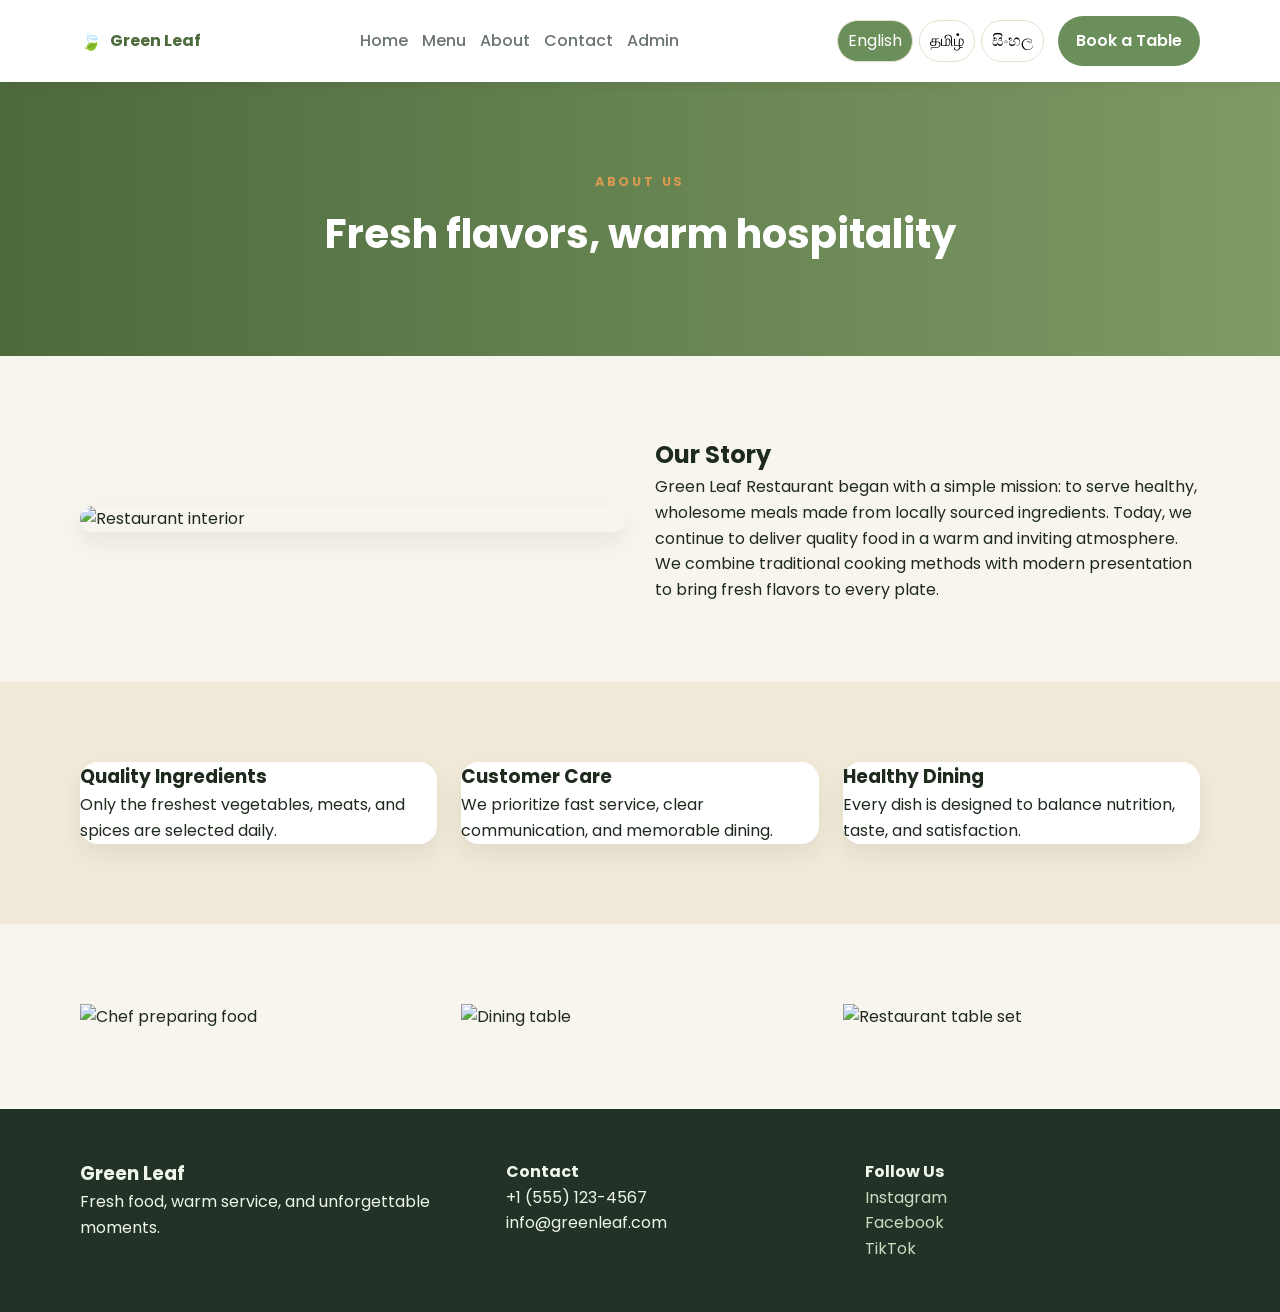
==== about.html @ 1fecd5fa "feat:project initialzation" ====
<!DOCTYPE html>
<html lang="en">
<head>
  <meta charset="UTF-8" />
  <meta name="viewport" content="width=device-width, initial-scale=1.0" />
  <title>About Green Leaf</title>
  <link rel="preconnect" href="https://fonts.googleapis.com">
  <link rel="preconnect" href="https://fonts.gstatic.com" crossorigin>
  <link href="https://fonts.googleapis.com/css2?family=Poppins:wght@400;500;600;700&display=swap" rel="stylesheet">
  <link rel="stylesheet" href="styles.css" />
</head>
<body>
  <header class="top-header">
    <div class="container nav-wrap">
      <a href="project01.html" class="logo">
        <span class="logo-icon">🍃</span>
        <span>Green Leaf</span>
      </a>
      <nav class="nav-links">
        <a href="project01.html" data-i18n="navHome">Home</a>
        <a href="menu.html" data-i18n="navMenu">Menu</a>
        <a href="about.html" data-i18n="navAbout">About</a>
        <a href="contact.html" data-i18n="navContact">Contact</a>
        <a href="admin.html" data-i18n="navAdmin">Admin</a>
      </nav>
      <div class="header-actions">
        <div class="lang-switcher">
          <button class="lang-btn active" data-lang="en">English</button>
          <button class="lang-btn" data-lang="ta">தமிழ்</button>
          <button class="lang-btn" data-lang="si">සිංහල</button>
        </div>
        <a href="contact.html" class="btn btn-primary" data-i18n="bookTable">Book a Table</a>
        <button class="menu-toggle" aria-label="Toggle menu">☰</button>
      </div>
    </div>
  </header>

  <main>
    <section class="page-hero small-hero">
      <div class="container">
        <p class="eyebrow" data-i18n="aboutPageTag">About Us</p>
        <h1 data-i18n="aboutPageHeroTitle">Fresh flavors, warm hospitality</h1>
      </div>
    </section>

    <section class="section">
      <div class="container about-story-grid">
        <div>
          <img src="https://images.unsplash.com/photo-1414235077428-338989a2e8c0?auto=format&fit=crop&w=900&q=80" alt="Restaurant interior" />
        </div>
        <div>
          <h2 data-i18n="aboutStoryHeading">Our Story</h2>
          <p data-i18n="aboutStoryText1">Green Leaf Restaurant began with a simple mission: to serve healthy, wholesome meals made from locally sourced ingredients. Today, we continue to deliver quality food in a warm and inviting atmosphere.</p>
          <p data-i18n="aboutStoryText2">We combine traditional cooking methods with modern presentation to bring fresh flavors to every plate.</p>
        </div>
      </div>
    </section>

    <section class="section section-alt">
      <div class="container values-grid">
        <div class="value-card">
          <h3 data-i18n="value1Title">Quality Ingredients</h3>
          <p data-i18n="value1Text">Only the freshest vegetables, meats, and spices are selected daily.</p>
        </div>
        <div class="value-card">
          <h3 data-i18n="value2Title">Customer Care</h3>
          <p data-i18n="value2Text">We prioritize fast service, clear communication, and memorable dining.</p>
        </div>
        <div class="value-card">
          <h3 data-i18n="value3Title">Healthy Dining</h3>
          <p data-i18n="value3Text">Every dish is designed to balance nutrition, taste, and satisfaction.</p>
        </div>
      </div>
    </section>

    <section class="section">
      <div class="container gallery-grid">
        <img src="https://images.unsplash.com/photo-1559339352-11d035aa65de?auto=format&fit=crop&w=600&q=80" alt="Chef preparing food" />
        <img src="https://images.unsplash.com/photo-1551218808-94e220e084d2?auto=format&fit=crop&w=600&q=80" alt="Dining table" />
        <img src="https://images.unsplash.com/photo-1528605248644-14dd04022da1?auto=format&fit=crop&w=600&q=80" alt="Restaurant table set" />
      </div>
    </section>
  </main>

  <footer class="footer">
    <div class="container footer-grid">
      <div>
        <h3>Green Leaf</h3>
        <p data-i18n="footerText">Fresh food, warm service, and unforgettable moments.</p>
      </div>
      <div>
        <h4 data-i18n="footerContact">Contact</h4>
        <p>+1 (555) 123-4567</p>
        <p>info@greenleaf.com</p>
      </div>
      <div>
        <h4 data-i18n="footerFollow">Follow Us</h4>
        <a href="#">Instagram</a>
        <a href="#">Facebook</a>
        <a href="#">TikTok</a>
      </div>
    </div>
  </footer>

  <script src="script.js"></script>
</body>
</html>
---- styles.css ----
:root {
  --bg: #f7f5ed;
  --surface: #fffaf2;
  --surface-2: #ffffff;
  --text: #1f2a1f;
  --muted: #6a756d;
  --primary: #6b8f5b;
  --primary-dark: #4d6a3d;
  --accent: #d89a4f;
  --border: #e7e0cc;
  --shadow: 0 10px 25px rgba(31, 42, 31, 0.08);
  --radius: 18px;
  --container: 1120px;
}

html {
  scroll-behavior: smooth;
}

* {
  box-sizing: border-box;
  margin: 0;
  padding: 0;
}

body {
  font-family: 'Poppins', sans-serif;
  color: var(--text);
  background:
    radial-gradient(circle at top, rgba(107, 143, 91, 0.08), transparent 20%),
    var(--bg);
  line-height: 1.6;
  overflow-x: hidden;
}

a {
  color: inherit;
  text-decoration: none;
}

img {
  max-width: 100%;
  display: block;
  transition: transform 0.35s ease, filter 0.35s ease;
}

button,
input,
textarea,
select {
  font: inherit;
}

@keyframes fadeUp {
  from {
    opacity: 0;
    transform: translateY(25px);
  }
  to {
    opacity: 1;
    transform: translateY(0);
  }
}

@keyframes floaty {
  0%, 100% {
    transform: translateY(0);
  }
  50% {
    transform: translateY(-6px);
  }
}

.reveal {
  opacity: 0;
  transform: translateY(25px);
  transition: opacity 0.7s ease, transform 0.7s ease;
}

.reveal.visible {
  opacity: 1;
  transform: translateY(0);
}

.container {
  width: min(1120px, 92%);
  margin: 0 auto;
}

.top-header {
  background: #fff;
  position: sticky;
  top: 0;
  z-index: 100;
  box-shadow: 0 3px 12px rgba(0,0,0,0.06);
}

.nav-wrap {
  display: flex;
  align-items: center;
  justify-content: space-between;
  gap: 18px;
  padding: 16px 0;
}

.logo {
  display: flex;
  align-items: center;
  gap: 8px;
  font-weight: 700;
  color: var(--primary-dark);
}

.logo-icon {
  font-size: 1.1rem;
}

.nav-links,
.header-actions {
  display: flex;
  align-items: center;
  gap: 14px;
}

.nav-links a {
  color: var(--muted);
  font-weight: 500;
}

.lang-switcher {
  display: flex;
  gap: 6px;
}

.lang-btn {
  border: 1px solid var(--border);
  background: #fff;
  border-radius: 999px;
  padding: 7px 10px;
  cursor: pointer;
}

.lang-btn.active {
  background: var(--primary);
  color: #fff;
}

.btn {
  display: inline-block;
  padding: 12px 18px;
  border-radius: 999px;
  font-weight: 600;
  transition: 0.2s ease;
}

.btn:hover {
  transform: translateY(-2px);
}

.btn-primary {
  background: var(--primary);
  color: #fff;
}

.btn-primary:hover {
  background: var(--primary-dark);
}

.btn-secondary {
  background: transparent;
  border: 1px solid var(--primary);
  color: var(--primary-dark);
}

.menu-toggle {
  display: none;
  background: none;
  border: none;
  font-size: 1.5rem;
}

.hero {
  background: linear-gradient(rgba(247, 245, 237, 0.8), rgba(247, 245, 237, 0.8)), url('https://images.unsplash.com/photo-1559339352-11d035aa65de?auto=format&fit=crop&w=1400&q=80') center/cover;
  padding: 90px 0;
}

.hero-grid,
.about-preview-grid,
.contact-grid,
.admin-grid,
.about-story-grid {
  display: grid;
  gap: 30px;
}

.hero-grid {
  grid-template-columns: 1.2fr 1fr;
  align-items: center;
}

.eyebrow {
  text-transform: uppercase;
  letter-spacing: 0.22em;
  color: var(--accent);
  font-size: 0.8rem;
  font-weight: 700;
}

.hero h1 {
  font-size: clamp(2.6rem, 4vw, 4rem);
  line-height: 1.1;
  margin: 10px 0 16px;
}

.hero-text {
  color: var(--muted);
  max-width: 55ch;
}

.hero-actions {
  display: flex;
  gap: 12px;
  margin: 24px 0;
}

.hero-highlights {
  display: flex;
  gap: 18px;
  flex-wrap: wrap;
}

.hero-highlights div {
  display: flex;
  flex-direction: column;
}

.hero-highlights strong {
  font-size: 1.4rem;
}

.hero-card {
  background: var(--surface-2);
  border-radius: var(--radius);
  overflow: hidden;
  box-shadow: var(--shadow);
  animation: floaty 5s ease-in-out infinite;
}

.hero-card:hover,
.menu-card:hover,
.offer-card:hover,
.testimonial-card:hover,
.value-card:hover,
.admin-card:hover,
.contact-details:hover,
.contact-form:hover {
  transform: translateY(-6px);
}

.hero-card-info {
  padding: 18px;
}

.info-strip {
  background: var(--surface);
  padding: 18px 0;
}

.info-grid {
  display: grid;
  grid-template-columns: repeat(3, 1fr);
  gap: 16px;
}

.info-grid div {
  display: flex;
  align-items: center;
  gap: 10px;
  color: var(--muted);
}

.section {
  padding: 80px 0;
}

.section-alt {
  background: #f1ead9;
}

.section-header {
  text-align: center;
  margin-bottom: 36px;
}

.section-header h2 {
  font-size: 2rem;
}

.about-preview-grid,
.about-story-grid,
.contact-grid {
  grid-template-columns: 1fr 1fr;
  align-items: center;
}

.about-preview-grid img,
.about-story-grid img {
  border-radius: var(--radius);
  box-shadow: var(--shadow);
}

.feature-list {
  list-style: none;
  margin: 18px 0;
}

.feature-list li::before {
  content: '•';
  color: var(--accent);
  margin-right: 8px;
}

.offer-grid,
.testimonial-grid,
.values-grid,
.gallery-grid,
.menu-preview-grid,
.menu-items-grid {
  display: grid;
  gap: 24px;
}

.offer-grid,
.testimonial-grid,
.values-grid,
.menu-preview-grid {
  grid-template-columns: repeat(3, 1fr);
}

.offer-card,
.testimonial-card,
.value-card,
.admin-card,
.menu-card,
.menu-item-card {
  background: var(--surface-2);
  border-radius: var(--radius);
  box-shadow: var(--shadow);
  transition: transform 0.3s ease, box-shadow 0.3s ease;
}

.offer-card:hover,
.testimonial-card:hover,
.value-card:hover,
.admin-card:hover,
.menu-card:hover,
.menu-item-card:hover {
  box-shadow: 0 16px 35px rgba(31, 42, 31, 0.12);
}

.offer-card {
  padding: 30px 22px;
  text-align: center;
}

.offer-card span {
  display: inline-block;
  margin-top: 12px;
  color: var(--accent);
  font-weight: 700;
}

.offer-card.accent {
  background: var(--primary);
  color: #fff;
}

.menu-card,
.menu-item-card {
  overflow: hidden;
}

.menu-card div,
.menu-item-card div {
  padding: 18px;
}

.food-image {
  width: 100%;
  height: 220px;
  object-fit: cover;
  display: block;
  border-radius: 16px 16px 0 0;
}

.menu-card span,
.item-meta span {
  display: block;
  margin-top: 10px;
  font-weight: 700;
  color: var(--primary-dark);
}

.testimonial-card {
  padding: 24px;
}

.review-grid {
  display: grid;
  grid-template-columns: 1.05fr 0.95fr;
  gap: 24px;
  align-items: start;
}

.review-form-card,
.review-list-card {
  background: var(--surface-2);
  border-radius: var(--radius);
  box-shadow: var(--shadow);
  padding: 28px;
}

.review-list {
  display: grid;
  gap: 14px;
  margin-top: 16px;
}

.review-item {
  border: 1px solid var(--border);
  border-radius: 14px;
  padding: 14px;
  background: #fcfaf5;
}

.review-item strong {
  display: block;
  margin-bottom: 4px;
}

.review-stars {
  color: var(--accent);
  font-size: 0.95rem;
  margin-bottom: 6px;
}

.footer {
  background: #223226;
  color: #eef7ea;
  padding: 50px 0;
}

.footer-grid {
  display: grid;
  grid-template-columns: 1.2fr 1fr 1fr;
  gap: 24px;
}

.footer a {
  display: block;
  color: #cbdcc1;
}

.page-hero {
  background: linear-gradient(to right, #4d6a3d, #7e9b65);
  color: #fff;
  padding: 90px 0;
  text-align: center;
}

.small-hero h1 {
  font-size: 2.5rem;
  margin-top: 10px;
}

.menu-filter {
  display: flex;
  gap: 10px;
  justify-content: center;
  margin-bottom: 24px;
  flex-wrap: wrap;
}

.filter-btn {
  border: none;
  background: #eef4e5;
  padding: 10px 16px;
  border-radius: 999px;
  cursor: pointer;
}

.filter-btn.active {
  background: var(--primary);
  color: #fff;
}

.menu-items-grid {
  grid-template-columns: repeat(3, 1fr);
}

.item-meta {
  display: flex;
  justify-content: space-between;
  align-items: center;
}

.item-meta button {
  border: none;
  background: var(--primary);
  color: #fff;
  padding: 8px 12px;
  border-radius: 999px;
  cursor: pointer;
}

.values-grid {
  grid-template-columns: repeat(3, 1fr);
}

.gallery-grid {
  grid-template-columns: repeat(3, 1fr);
}

.contact-details,
.contact-form,
.admin-sidebar,
.admin-content {
  background: var(--surface-2);
  border-radius: var(--radius);
  padding: 26px;
  box-shadow: var(--shadow);
}

.contact-form,
.admin-form {
  display: flex;
  flex-direction: column;
  gap: 12px;
}

.contact-form input,
.contact-form textarea,
.contact-form select,
.admin-form input,
.admin-form select {
  width: 100%;
  padding: 12px 14px;
  border: 1px solid var(--border);
  border-radius: 10px;
  background: #fff;
}

.contact-form input:focus,
.contact-form textarea:focus,
.contact-form select:focus,
.admin-form input:focus,
.admin-form select:focus {
  outline: none;
  border-color: var(--primary);
  box-shadow: 0 0 0 3px rgba(107, 143, 91, 0.12);
}

.social-links {
  display: flex;
  gap: 10px;
  flex-wrap: wrap;
  margin-top: 14px;
}

.admin-section {
  padding: 54px 0;
}

.admin-access-card {
  max-width: 480px;
  margin: 0 auto 24px;
  background: var(--surface-2);
  border-radius: var(--radius);
  box-shadow: var(--shadow);
  padding: 28px;
  text-align: center;
}

.admin-access-card h2 {
  margin-bottom: 8px;
}

.admin-access-card p {
  color: var(--muted);
  margin-bottom: 14px;
}

.admin-protected {
  display: block;
}

.admin-top {
  display: flex;
  justify-content: space-between;
  align-items: center;
  margin-bottom: 18px;
}

.admin-stats {
  display: grid;
  grid-template-columns: repeat(4, 1fr);
  gap: 18px;
  margin-bottom: 18px;
}

.stat-card {
  background: var(--surface-2);
  box-shadow: var(--shadow);
  border-radius: var(--radius);
  padding: 18px;
}

.stat-card span {
  color: var(--muted);
  font-size: 0.9rem;
}

.stat-card strong {
  display: block;
  font-size: 2rem;
  margin: 6px 0;
}

.admin-grid {
  grid-template-columns: 240px 1fr;
}

.admin-sidebar {
  display: flex;
  flex-direction: column;
  gap: 12px;
  align-self: start;
}

.admin-sidebar a {
  color: var(--muted);
}

.admin-sidebar a.active {
  color: var(--primary-dark);
  font-weight: 700;
}

.admin-content {
  display: grid;
  gap: 18px;
}

.card-head {
  display: flex;
  justify-content: space-between;
  align-items: center;
  gap: 12px;
  margin-bottom: 10px;
}

.table-wrap {
  overflow-x: auto;
}

table {
  width: 100%;
  border-collapse: collapse;
}

th,
td {
  padding: 12px;
  border-bottom: 1px solid var(--border);
  text-align: left;
}

.form-message {
  min-height: 24px;
  color: var(--primary-dark);
  font-size: 0.9rem;
}

@media (max-width: 1024px) {
  .hero-grid,
  .about-preview-grid,
  .about-story-grid,
  .contact-grid,
  .admin-grid,
  .footer-grid,
  .offer-grid,
  .testimonial-grid,
  .values-grid,
  .menu-items-grid,
  .menu-preview-grid,
  .gallery-grid,
  .review-grid {
    grid-template-columns: 1fr;
  }

  .info-grid {
    grid-template-columns: 1fr;
  }

  .hero {
    padding: 70px 0;
  }

  .section {
    padding: 64px 0;
  }
}

@media (max-width: 900px) {
  .admin-stats {
    grid-template-columns: repeat(2, 1fr);
  }
}

@media (max-width: 768px) {
  .nav-wrap {
    flex-wrap: wrap;
    position: relative;
  }

  .nav-links {
    display: none;
  }

  .menu-toggle {
    display: block;
    margin-left: auto;
  }

  .nav-links.open {
    display: flex;
    position: absolute;
    top: calc(100% + 10px);
    left: 0;
    right: 0;
    background: #fff;
    padding: 14px;
    flex-direction: column;
    width: 100%;
    box-shadow: var(--shadow);
    border-radius: 16px;
  }

  .header-actions {
    gap: 8px;
    flex-wrap: wrap;
    justify-content: flex-end;
    width: 100%;
  }

  .lang-switcher {
    width: 100%;
    justify-content: flex-end;
  }

  .hero {
    padding: 56px 0;
  }

  .hero-actions,
  .hero-highlights,
  .menu-filter,
  .item-meta,
  .admin-top {
    flex-direction: column;
    align-items: flex-start;
  }

  .hero-highlights div {
    width: 100%;
  }

  .section-header h2 {
    font-size: 1.6rem;
  }

  .review-form-card,
  .review-list-card,
  .contact-details,
  .contact-form,
  .admin-sidebar,
  .admin-content,
  .admin-access-card {
    padding: 20px;
  }
}

@media (max-width: 600px) {
  .container {
    width: min(100%, 92%);
  }

  .logo {
    font-size: 0.95rem;
  }

  .lang-switcher {
    justify-content: flex-start;
  }

  .lang-btn {
    flex: 1 1 calc(50% - 6px);
    text-align: center;
  }

  .btn {
    width: 100%;
    text-align: center;
  }

  .hero-actions .btn,
  .hero-actions a {
    width: 100%;
  }

  .hero h1 {
    font-size: clamp(2rem, 8vw, 2.7rem);
  }

  .hero-text,
  .section-header p,
  .review-form-card p,
  .contact-details p {
    font-size: 0.95rem;
  }

  .menu-filter {
    justify-content: flex-start;
  }

  .filter-btn {
    width: calc(50% - 6px);
  }

  .food-image {
    height: 190px;
  }

  .admin-stats {
    grid-template-columns: 1fr;
  }
}

@media (max-width: 480px) {
  body {
    font-size: 15px;
  }

  .nav-wrap {
    padding: 12px 0;
  }

  .page-hero {
    padding: 72px 0;
  }

  .small-hero h1 {
    font-size: 2rem;
  }

  .review-form-card,
  .review-list-card,
  .contact-details,
  .contact-form,
  .admin-sidebar,
  .admin-content,
  .admin-access-card {
    padding: 18px;
  }
}
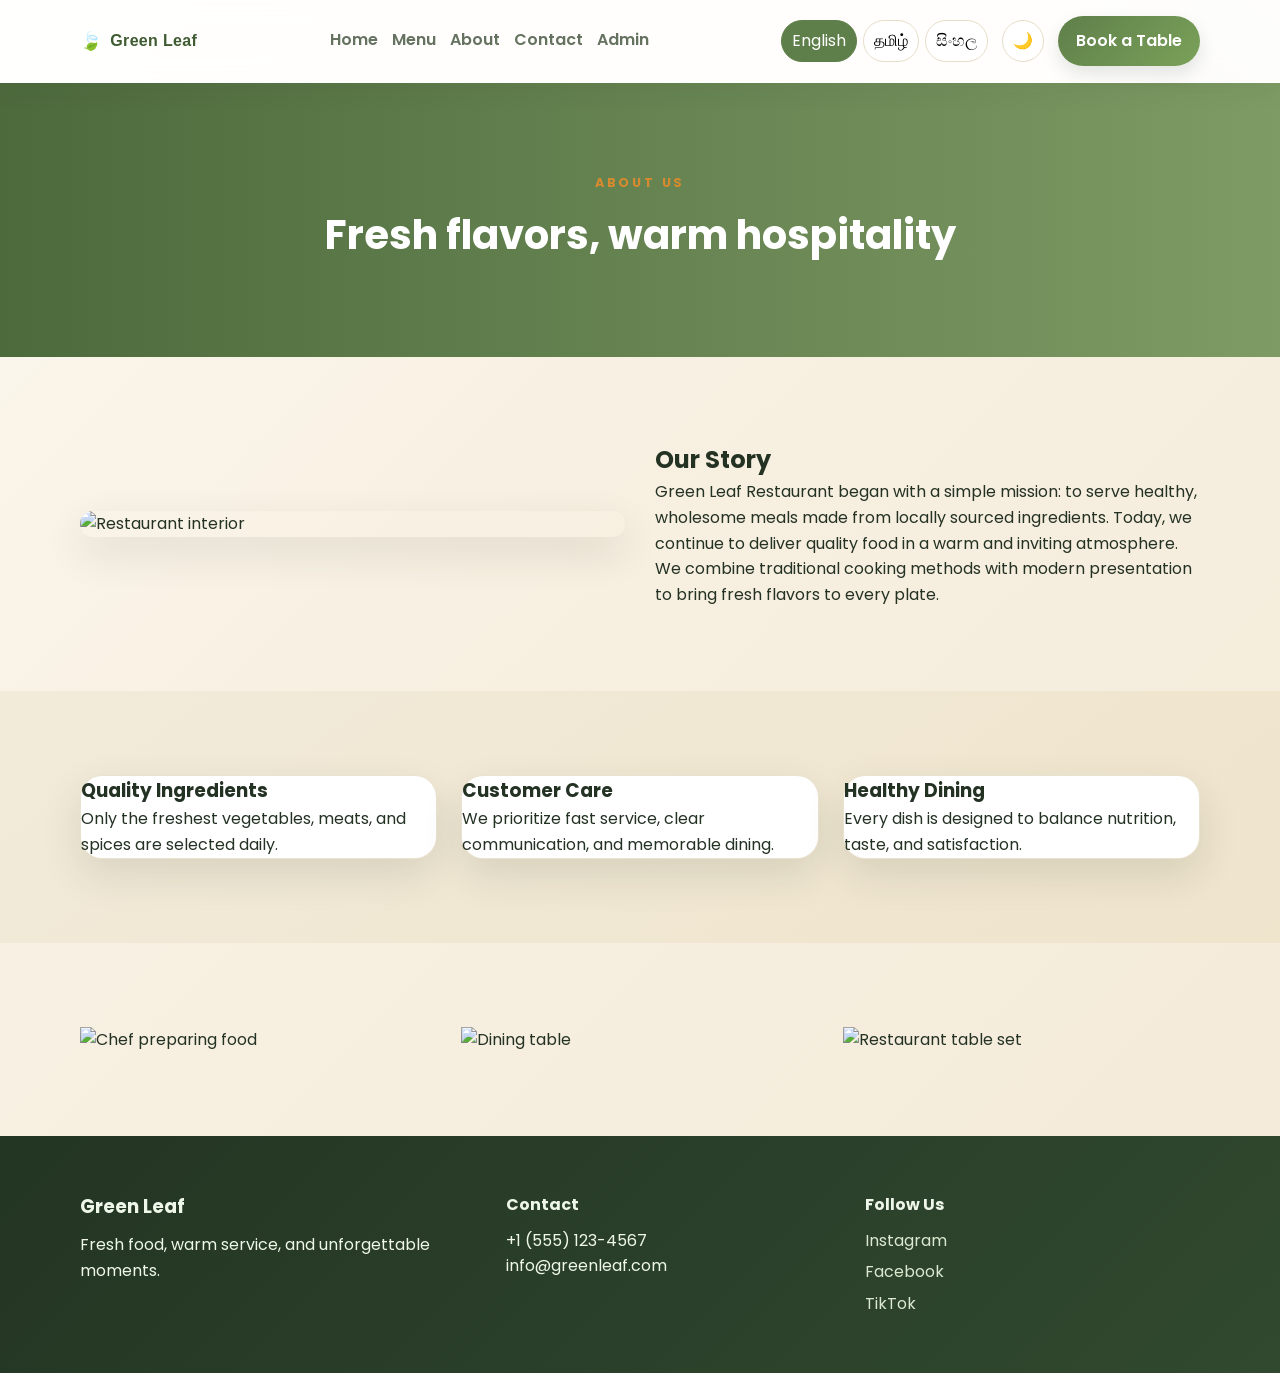
==== commit 8c6145d1: "Updated my project files" ====
--- a/about.html
+++ b/about.html
@@ -12,12 +12,12 @@
 <body>
   <header class="top-header">
     <div class="container nav-wrap">
-      <a href="project01.html" class="logo">
+      <a href="index.html" class="logo">
         <span class="logo-icon">🍃</span>
         <span>Green Leaf</span>
       </a>
       <nav class="nav-links">
-        <a href="project01.html" data-i18n="navHome">Home</a>
+        <a href="index.html" data-i18n="navHome">Home</a>
         <a href="menu.html" data-i18n="navMenu">Menu</a>
         <a href="about.html" data-i18n="navAbout">About</a>
         <a href="contact.html" data-i18n="navContact">Contact</a>
@@ -29,6 +29,9 @@
           <button class="lang-btn" data-lang="ta">தமிழ்</button>
           <button class="lang-btn" data-lang="si">සිංහල</button>
         </div>
+        <button class="theme-toggle" type="button" aria-label="Toggle dark mode">
+          <span class="theme-toggle-icon">🌙</span>
+        </button>
         <a href="contact.html" class="btn btn-primary" data-i18n="bookTable">Book a Table</a>
         <button class="menu-toggle" aria-label="Toggle menu">☰</button>
       </div>
--- a/styles.css
+++ b/styles.css
@@ -1,16 +1,31 @@
 :root {
-  --bg: #f7f5ed;
-  --surface: #fffaf2;
+  --bg: #f8f2e8;
+  --surface: #fff8ec;
   --surface-2: #ffffff;
-  --text: #1f2a1f;
-  --muted: #6a756d;
-  --primary: #6b8f5b;
-  --primary-dark: #4d6a3d;
-  --accent: #d89a4f;
-  --border: #e7e0cc;
-  --shadow: 0 10px 25px rgba(31, 42, 31, 0.08);
-  --radius: 18px;
+  --text: #243224;
+  --muted: #65725f;
+  --primary: #5f7f4a;
+  --primary-dark: #3f5b31;
+  --accent: #d88a2e;
+  --accent-soft: #fff1dc;
+  --border: #e7ddc8;
+  --shadow: 0 16px 40px rgba(36, 50, 36, 0.12);
+  --radius: 22px;
   --container: 1120px;
+}
+
+body.dark-mode {
+  --bg: #121a15;
+  --surface: #18231d;
+  --surface-2: #1f2c24;
+  --text: #f4efe9;
+  --muted: #b9c4b5;
+  --primary: #8cb36d;
+  --primary-dark: #b6d79a;
+  --accent: #ffb96b;
+  --accent-soft: #2b2217;
+  --border: #2f4032;
+  --shadow: 0 18px 45px rgba(0, 0, 0, 0.3);
 }
 
 html {
@@ -26,11 +41,26 @@
 body {
   font-family: 'Poppins', sans-serif;
   color: var(--text);
-  background:
-    radial-gradient(circle at top, rgba(107, 143, 91, 0.08), transparent 20%),
-    var(--bg);
+  background: linear-gradient(135deg, #fcf8ef 0%, #f7efe0 45%, #f3ead9 100%);
   line-height: 1.6;
   overflow-x: hidden;
+  transition: background 0.3s ease, color 0.3s ease;
+}
+
+body.dark-mode {
+  background: linear-gradient(135deg, #0f1612 0%, #121d17 45%, #17241e 100%);
+}
+
+body::before {
+  content: '';
+  position: fixed;
+  top: -60px;
+  right: -80px;
+  width: 280px;
+  height: 280px;
+  background: radial-gradient(circle, rgba(107, 143, 91, 0.16), transparent 70%);
+  pointer-events: none;
+  z-index: -1;
 }
 
 a {
@@ -82,17 +112,69 @@
   transform: translateY(0);
 }
 
+.theme-toggle {
+  border: 1px solid var(--border);
+  background: #fff;
+  border-radius: 999px;
+  padding: 10px 13px;
+  cursor: pointer;
+  display: inline-flex;
+  align-items: center;
+  justify-content: center;
+  color: var(--text);
+}
+
+.theme-toggle-icon {
+  font-size: 1rem;
+}
+
+.nav-links.open {
+  opacity: 0;
+  animation: fadeInMenu 0.25s forwards ease;
+}
+
+@keyframes fadeInMenu {
+  to {
+    opacity: 1;
+  }
+}
+
+.btn {
+  display: inline-flex;
+  align-items: center;
+  justify-content: center;
+  padding: 12px 18px;
+  border-radius: 999px;
+  font-weight: 600;
+  transition: transform 0.2s ease, box-shadow 0.2s ease, background 0.2s ease;
+  box-shadow: 0 8px 18px rgba(36, 50, 36, 0.12);
+}
+
+.btn:hover,
+.theme-toggle:hover,
+.lang-btn:hover {
+  transform: translateY(-2px);
+}
+
 .container {
   width: min(1120px, 92%);
   margin: 0 auto;
 }
 
 .top-header {
-  background: #fff;
+  background: rgba(255, 255, 255, 0.9);
+  backdrop-filter: blur(14px);
   position: sticky;
   top: 0;
   z-index: 100;
-  box-shadow: 0 3px 12px rgba(0,0,0,0.06);
+  border-bottom: 1px solid rgba(255, 255, 255, 0.65);
+  box-shadow: 0 8px 24px rgba(36, 50, 36, 0.06);
+}
+
+body.dark-mode .top-header {
+  background: rgba(18, 26, 21, 0.9);
+  border-bottom-color: rgba(255, 255, 255, 0.08);
+  box-shadow: 0 8px 24px rgba(0, 0, 0, 0.2);
 }
 
 .nav-wrap {
@@ -101,14 +183,82 @@
   justify-content: space-between;
   gap: 18px;
   padding: 16px 0;
+  transition: padding 0.25s ease;
+}
+
+.top-header {
+  transition: background 0.3s ease, border-color 0.3s ease, transform 0.3s ease;
+}
+
+.top-header.shrink {
+  backdrop-filter: blur(18px);
+}
+
+.top-header.shrink .nav-wrap {
+  padding: 2px 0 0;
+  min-height: 42px;
+}
+
+.top-header.shrink .logo {
+  transform: scale(0.78);
+}
+
+.top-header.shrink .logo-icon {
+  font-size: 0.95rem;
+}
+
+.top-header.shrink .logo span {
+  font-size: 0.82rem;
+}
+
+.top-header.shrink .header-actions {
+  gap: 4px;
+}
+
+.top-header.shrink .lang-btn,
+.top-header.shrink .theme-toggle,
+.top-header.shrink .btn,
+.top-header.shrink .menu-toggle {
+  padding: 6px 8px;
+  font-size: 0.88rem;
+}
+
+.top-header.shrink .menu-toggle {
+  font-size: 1.1rem;
+}
+
+.top-header.shrink .nav-links {
+  gap: 10px;
+}
+
+.top-header.shrink .nav-links a {
+  font-size: 0.88rem;
+}
+
+@media (max-width: 768px) {
+  .lang-switcher {
+    transition: opacity 0.25s ease, transform 0.25s ease, visibility 0.25s ease;
+  }
+
+  .top-header.shrink .lang-switcher,
+  .top-header.shrink .theme-toggle,
+  .top-header.shrink .menu-toggle {
+    display: none;
+  }
+
+  .top-header.shrink .header-actions {
+    justify-content: flex-end;
+    width: 100%;
+  }
 }
 
 .logo {
   display: flex;
   align-items: center;
   gap: 8px;
-  font-weight: 700;
+  font-weight: 800;
   color: var(--primary-dark);
+  letter-spacing: 0.02em;
 }
 
 .logo-icon {
@@ -124,7 +274,29 @@
 
 .nav-links a {
   color: var(--muted);
-  font-weight: 500;
+  font-weight: 600;
+  position: relative;
+  padding-bottom: 2px;
+}
+
+.nav-links a::after {
+  content: '';
+  position: absolute;
+  left: 0;
+  bottom: -4px;
+  width: 0;
+  height: 2px;
+  border-radius: 999px;
+  background: var(--primary);
+  transition: width 0.25s ease;
+}
+
+.nav-links a:hover {
+  color: var(--primary-dark);
+}
+
+.nav-links a:hover::after {
+  width: 100%;
 }
 
 .lang-switcher {
@@ -132,17 +304,97 @@
   gap: 6px;
 }
 
-.lang-btn {
+.lang-btn,
+.theme-toggle {
   border: 1px solid var(--border);
   background: #fff;
   border-radius: 999px;
   padding: 7px 10px;
   cursor: pointer;
-}
-
+  transition: all 0.25s ease;
+}
+
+body.dark-mode .lang-btn,
+body.dark-mode .theme-toggle {
+  background: var(--surface-2);
+  color: var(--text);
+}
+
+body.dark-mode .hero {
+  background: linear-gradient(120deg, rgba(18, 26, 21, 0.94), rgba(18, 26, 21, 0.78)), url('https://images.unsplash.com/photo-1559339352-11d035aa65de?auto=format&fit=crop&w=1400&q=80') center/cover;
+}
+
+body.dark-mode .hero-highlights div {
+  background: rgba(31, 44, 36, 0.8);
+  border-color: rgba(79, 112, 91, 0.5);
+  box-shadow: 0 10px 22px rgba(0, 0, 0, 0.3);
+}
+
+body.dark-mode .hero-card {
+  background: var(--surface);
+  border-color: rgba(79, 112, 91, 0.4);
+}
+
+body.dark-mode .btn-secondary {
+  background: var(--surface);
+  border-color: rgba(140, 179, 109, 0.3);
+  color: var(--text);
+}
+
+body.dark-mode .info-strip {
+  background: var(--surface);
+  border-color: rgba(79, 112, 91, 0.4);
+}
+
+body.dark-mode .section-alt {
+  background: linear-gradient(145deg, #16221a 0%, #192613 100%);
+}
+
+body.dark-mode .review-item {
+  background: var(--surface);
+  border-color: rgba(79, 112, 91, 0.4);
+}
+
+body.dark-mode .contact-form input,
+body.dark-mode .contact-form textarea,
+body.dark-mode .contact-form select,
+body.dark-mode .admin-form input,
+body.dark-mode .admin-form select {
+  background: var(--surface-2);
+  border-color: rgba(79, 112, 91, 0.4);
+  color: var(--text);
+}
+
+body.dark-mode .contact-form input::placeholder,
+body.dark-mode .contact-form textarea::placeholder,
+body.dark-mode .admin-form input::placeholder {
+  color: var(--muted);
+}
+
+body.dark-mode .filter-btn {
+  background: var(--surface);
+  border: 1px solid rgba(79, 112, 91, 0.4);
+  color: var(--text);
+}
+
+body.dark-mode .nav-links.open {
+  background: var(--surface);
+  box-shadow: 0 8px 24px rgba(0, 0, 0, 0.3);
+}
+
+body.dark-mode .hero-text {
+  color: #d0d8cb;
+}
+
+body.dark-mode .eyebrow {
+  color: #ffb96b;
+}
+
+.lang-btn:hover,
 .lang-btn.active {
   background: var(--primary);
   color: #fff;
+  border-color: var(--primary);
 }
 
 .btn {
@@ -150,26 +402,32 @@
   padding: 12px 18px;
   border-radius: 999px;
   font-weight: 600;
-  transition: 0.2s ease;
+  transition: transform 0.2s ease, box-shadow 0.2s ease, background 0.2s ease;
+  box-shadow: 0 8px 18px rgba(36, 50, 36, 0.12);
 }
 
 .btn:hover {
   transform: translateY(-2px);
 }
 
+.theme-toggle:hover {
+  transform: translateY(-2px);
+}
+
 .btn-primary {
-  background: var(--primary);
+  background: linear-gradient(135deg, var(--primary), #7aa159);
   color: #fff;
 }
 
 .btn-primary:hover {
-  background: var(--primary-dark);
+  background: linear-gradient(135deg, var(--primary-dark), var(--primary));
 }
 
 .btn-secondary {
-  background: transparent;
-  border: 1px solid var(--primary);
+  background: rgba(255, 255, 255, 0.8);
+  border: 1px solid rgba(95, 127, 74, 0.25);
   color: var(--primary-dark);
+  box-shadow: none;
 }
 
 .menu-toggle {
@@ -180,21 +438,48 @@
 }
 
 .hero {
-  background: linear-gradient(rgba(247, 245, 237, 0.8), rgba(247, 245, 237, 0.8)), url('https://images.unsplash.com/photo-1559339352-11d035aa65de?auto=format&fit=crop&w=1400&q=80') center/cover;
-  padding: 90px 0;
+  position: relative;
+  background: linear-gradient(120deg, rgba(247, 242, 232, 0.94), rgba(247, 242, 232, 0.78)), url('https://images.unsplash.com/photo-1559339352-11d035aa65de?auto=format&fit=crop&w=1400&q=80') center/cover;
+  padding: 100px 0 84px;
+  overflow: hidden;
+}
+
+.hero::before,
+.hero::after {
+  content: '';
+  position: absolute;
+  border-radius: 50%;
+  background: rgba(216, 138, 46, 0.16);
+  filter: blur(6px);
+  pointer-events: none;
+}
+
+.hero::before {
+  width: 240px;
+  height: 240px;
+  top: -60px;
+  left: -80px;
+}
+
+.hero::after {
+  width: 180px;
+  height: 180px;
+  right: -40px;
+  bottom: -40px;
 }
 
 .hero-grid,
 .about-preview-grid,
 .contact-grid,
 .admin-grid,
-.about-story-grid {
+.about-story-grid,
+.brand-grid {
   display: grid;
   gap: 30px;
 }
 
 .hero-grid {
-  grid-template-columns: 1.2fr 1fr;
+  grid-template-columns: 1.15fr 0.85fr;
   align-items: center;
 }
 
@@ -208,13 +493,15 @@
 
 .hero h1 {
   font-size: clamp(2.6rem, 4vw, 4rem);
-  line-height: 1.1;
+  line-height: 1.06;
   margin: 10px 0 16px;
+  letter-spacing: -0.02em;
 }
 
 .hero-text {
   color: var(--muted);
   max-width: 55ch;
+  font-size: 1.02rem;
 }
 
 .hero-actions {
@@ -225,24 +512,35 @@
 
 .hero-highlights {
   display: flex;
-  gap: 18px;
+  gap: 14px;
   flex-wrap: wrap;
+  margin-top: 28px;
 }
 
 .hero-highlights div {
   display: flex;
   flex-direction: column;
+  min-width: 130px;
+  padding: 14px 16px;
+  background: rgba(255, 255, 255, 0.74);
+  backdrop-filter: blur(8px);
+  border: 1px solid rgba(231, 221, 200, 0.8);
+  border-radius: 16px;
+  box-shadow: 0 10px 22px rgba(36, 50, 36, 0.08);
 }
 
 .hero-highlights strong {
-  font-size: 1.4rem;
+  font-size: 1.25rem;
+  color: var(--primary-dark);
 }
 
 .hero-card {
-  background: var(--surface-2);
+  position: relative;
+  background: rgba(255, 255, 255, 0.95);
   border-radius: var(--radius);
   overflow: hidden;
   box-shadow: var(--shadow);
+  border: 1px solid rgba(231, 221, 200, 0.9);
   animation: floaty 5s ease-in-out infinite;
 }
 
@@ -262,8 +560,10 @@
 }
 
 .info-strip {
-  background: var(--surface);
-  padding: 18px 0;
+  background: rgba(255, 248, 236, 0.9);
+  padding: 20px 0;
+  border-top: 1px solid rgba(231, 221, 200, 0.9);
+  border-bottom: 1px solid rgba(231, 221, 200, 0.9);
 }
 
 .info-grid {
@@ -277,14 +577,19 @@
   align-items: center;
   gap: 10px;
   color: var(--muted);
+  background: var(--surface-2);
+  border: 1px solid var(--border);
+  border-radius: 16px;
+  padding: 14px 16px;
+  box-shadow: 0 10px 20px rgba(36, 50, 36, 0.05);
 }
 
 .section {
-  padding: 80px 0;
+  padding: 84px 0;
 }
 
 .section-alt {
-  background: #f1ead9;
+  background: linear-gradient(145deg, #f2ebda 0%, #efe4cc 100%);
 }
 
 .section-header {
@@ -294,6 +599,7 @@
 
 .section-header h2 {
   font-size: 2rem;
+  color: var(--primary-dark);
 }
 
 .about-preview-grid,
@@ -346,6 +652,7 @@
   background: var(--surface-2);
   border-radius: var(--radius);
   box-shadow: var(--shadow);
+  border: 1px solid rgba(231, 221, 200, 0.85);
   transition: transform 0.3s ease, box-shadow 0.3s ease;
 }
 
@@ -361,6 +668,16 @@
 .offer-card {
   padding: 30px 22px;
   text-align: center;
+  position: relative;
+  overflow: hidden;
+}
+
+.offer-card::before {
+  content: '';
+  position: absolute;
+  inset: 0;
+  background: linear-gradient(135deg, rgba(95, 127, 74, 0.07), transparent 60%);
+  pointer-events: none;
 }
 
 .offer-card span {
@@ -371,8 +688,12 @@
 }
 
 .offer-card.accent {
-  background: var(--primary);
+  background: linear-gradient(135deg, var(--primary-dark), var(--primary));
   color: #fff;
+}
+
+.offer-card.accent span {
+  color: #ffe1b5;
 }
 
 .menu-card,
@@ -390,7 +711,12 @@
   height: 220px;
   object-fit: cover;
   display: block;
-  border-radius: 16px 16px 0 0;
+  border-radius: 18px 18px 0 0;
+}
+
+.menu-card:hover .food-image,
+.menu-item-card:hover .food-image {
+  transform: scale(1.04);
 }
 
 .menu-card span,
@@ -445,9 +771,9 @@
 }
 
 .footer {
-  background: #223226;
+  background: linear-gradient(135deg, #233523 0%, #31492f 100%);
   color: #eef7ea;
-  padding: 50px 0;
+  padding: 56px 0;
 }
 
 .footer-grid {
@@ -456,9 +782,15 @@
   gap: 24px;
 }
 
+.footer h3,
+.footer h4 {
+  margin-bottom: 10px;
+}
+
 .footer a {
   display: block;
-  color: #cbdcc1;
+  color: #dce9d0;
+  margin-top: 6px;
 }
 
 .page-hero {
@@ -679,6 +1011,155 @@
   min-height: 24px;
   color: var(--primary-dark);
   font-size: 0.9rem;
+}
+
+.slider-shell {
+  background: linear-gradient(135deg, rgba(255, 255, 255, 0.96), rgba(248, 239, 220, 0.96));
+  border: 1px solid rgba(231, 221, 200, 0.9);
+  border-radius: 28px;
+  padding: 24px;
+  box-shadow: var(--shadow);
+}
+
+body.dark-mode .slider-shell {
+  background: linear-gradient(135deg, rgba(24, 35, 29, 0.96), rgba(33, 45, 37, 0.96));
+  border-color: rgba(255, 255, 255, 0.12);
+  box-shadow: 0 16px 36px rgba(0, 0, 0, 0.24);
+}
+
+.slider-header {
+  display: flex;
+  justify-content: space-between;
+  align-items: center;
+  gap: 12px;
+  margin-bottom: 18px;
+  color: var(--muted);
+}
+
+.slider-controls {
+  display: flex;
+  gap: 8px;
+}
+
+.slider-btn {
+  border: none;
+  width: 42px;
+  height: 42px;
+  border-radius: 50%;
+  background: var(--surface-2);
+  color: var(--primary-dark);
+  box-shadow: 0 10px 20px rgba(36, 50, 36, 0.08);
+  cursor: pointer;
+  transition: transform 0.2s ease, box-shadow 0.2s ease;
+}
+
+body.dark-mode .slider-btn {
+  background: rgba(31, 44, 36, 0.96);
+  color: var(--text);
+  box-shadow: 0 10px 20px rgba(0, 0, 0, 0.24);
+}
+
+.slider-btn:hover {
+  transform: translateY(-2px);
+  box-shadow: 0 12px 24px rgba(36, 50, 36, 0.12);
+}
+
+.dish-slider {
+  position: relative;
+}
+
+.dish-slide {
+  display: none;
+  overflow: hidden;
+  border-radius: 24px;
+  background: var(--surface-2);
+  border: 1px solid rgba(231, 221, 200, 0.9);
+  box-shadow: 0 16px 36px rgba(36, 50, 36, 0.08);
+}
+
+body.dark-mode .dish-slide {
+  background: var(--surface);
+  border-color: rgba(255, 255, 255, 0.12);
+  box-shadow: 0 16px 36px rgba(0, 0, 0, 0.2);
+}
+
+.dish-slide.active {
+  display: grid;
+  grid-template-columns: 1.05fr 0.95fr;
+}
+
+.dish-slide img {
+  width: 100%;
+  height: 320px;
+  object-fit: cover;
+  object-position: center;
+  border-radius: 24px 0 0 24px;
+  box-shadow: inset 0 0 0 1px rgba(255, 255, 255, 0.18);
+  filter: saturate(1.04) contrast(1.02);
+}
+
+.dish-slide:hover img {
+  transform: scale(1.04);
+}
+
+.dish-slide-content {
+  display: flex;
+  flex-direction: column;
+  justify-content: center;
+  gap: 10px;
+  padding: 28px;
+  background: linear-gradient(145deg, #fffdf8 0%, #f8efdf 100%);
+}
+
+body.dark-mode .dish-slide-content {
+  background: linear-gradient(145deg, rgba(31, 44, 36, 0.98), rgba(39, 53, 42, 0.98));
+  color: var(--text);
+}
+
+.dish-slide-content h3 {
+  color: var(--primary-dark);
+  font-size: 1.35rem;
+}
+
+.dish-slide-content p {
+  color: var(--muted);
+}
+
+.dish-slide-content span {
+  display: inline-block;
+  width: fit-content;
+  margin-top: 6px;
+  padding: 8px 12px;
+  border-radius: 999px;
+  background: rgba(107, 143, 91, 0.12);
+  color: var(--primary-dark);
+  font-weight: 700;
+}
+
+.slider-dots {
+  display: flex;
+  justify-content: center;
+  gap: 8px;
+  margin-top: 16px;
+}
+
+.slider-dot {
+  width: 10px;
+  height: 10px;
+  border: none;
+  border-radius: 50%;
+  background: rgba(95, 127, 74, 0.3);
+  cursor: pointer;
+  transition: transform 0.2s ease, background 0.2s ease;
+}
+
+body.dark-mode .slider-dot {
+  background: rgba(255, 255, 255, 0.24);
+}
+
+.slider-dot.active {
+  background: var(--primary);
+  transform: scale(1.15);
 }
 
 @media (max-width: 1024px) {
@@ -694,7 +1175,9 @@
   .menu-items-grid,
   .menu-preview-grid,
   .gallery-grid,
-  .review-grid {
+  .review-grid,
+  .brand-grid,
+  .dish-slide {
     grid-template-columns: 1fr;
   }
 
@@ -766,7 +1249,8 @@
   .hero-highlights,
   .menu-filter,
   .item-meta,
-  .admin-top {
+  .admin-top,
+  .brand-badges {
     flex-direction: column;
     align-items: flex-start;
   }
@@ -777,6 +1261,14 @@
 
   .section-header h2 {
     font-size: 1.6rem;
+  }
+
+  .slider-shell {
+    padding: 18px;
+  }
+
+  .dish-slide img {
+    height: 240px;
   }
 
   .review-form-card,
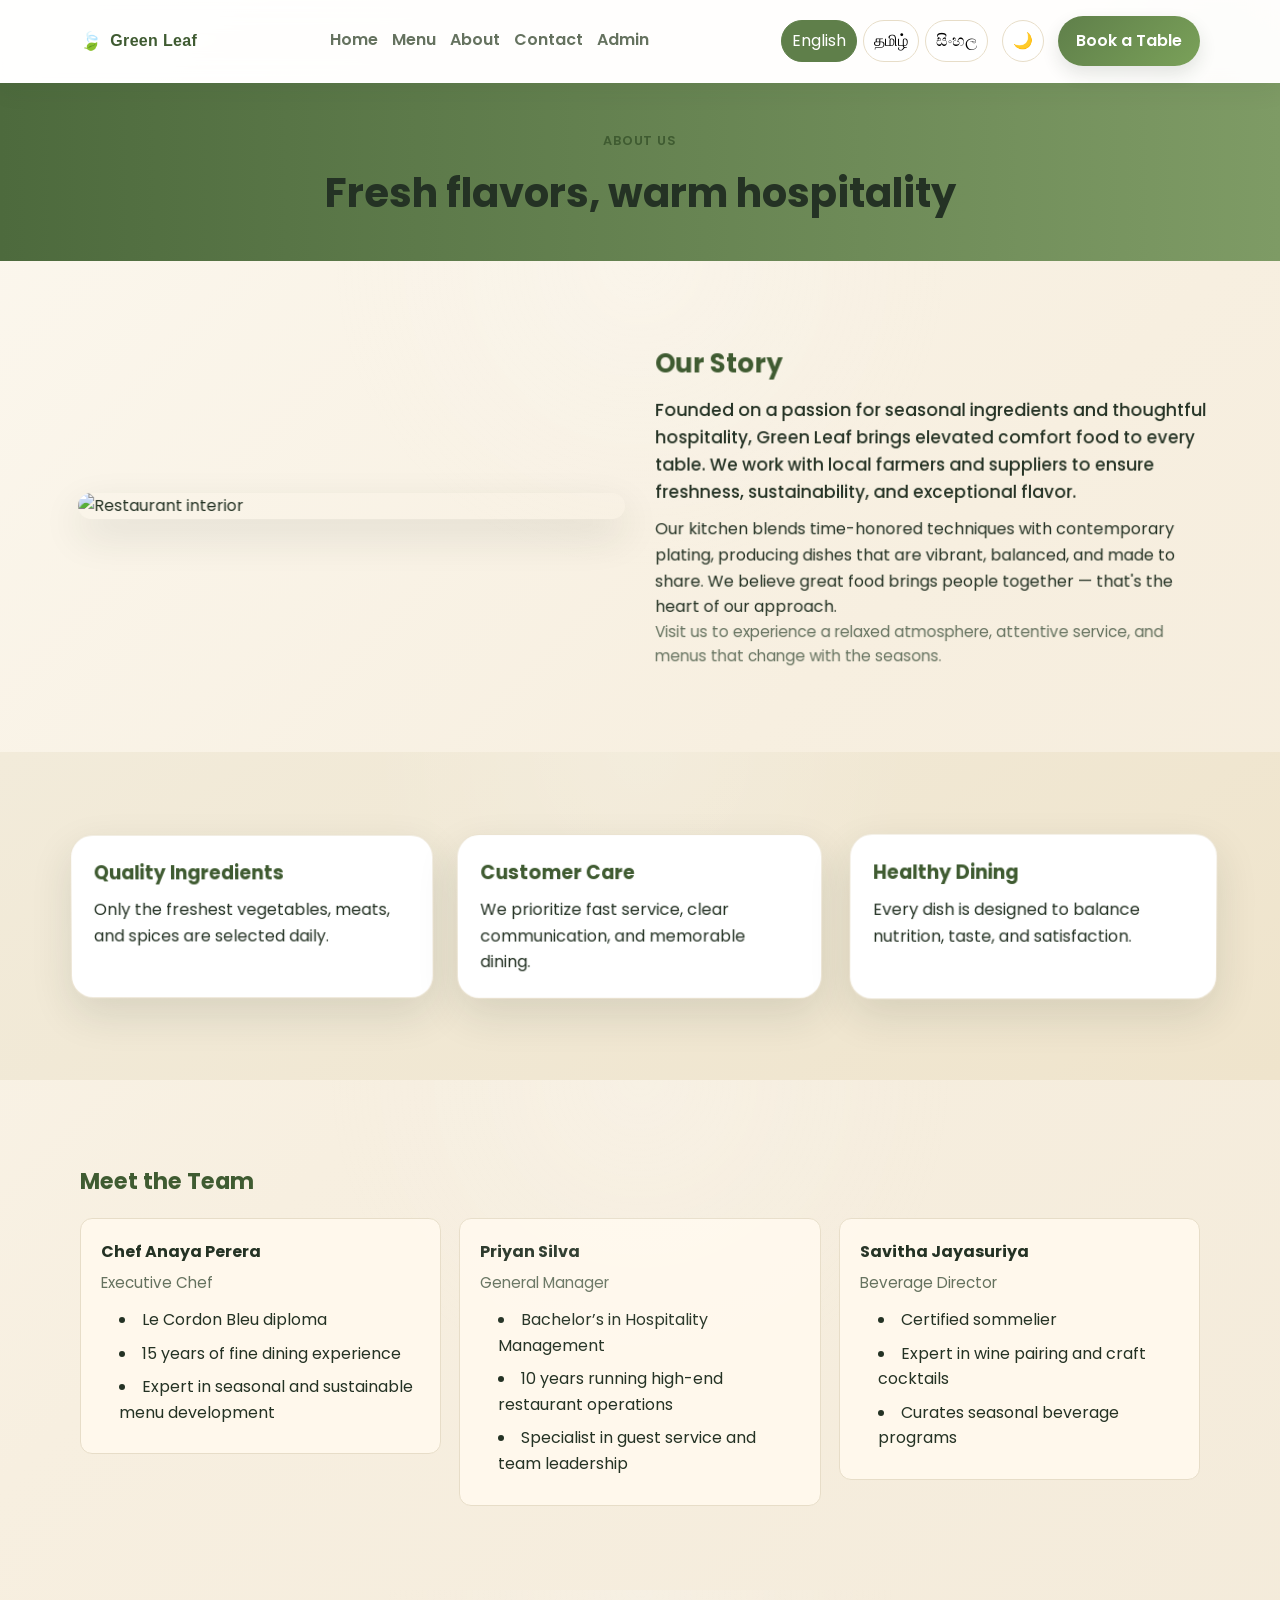
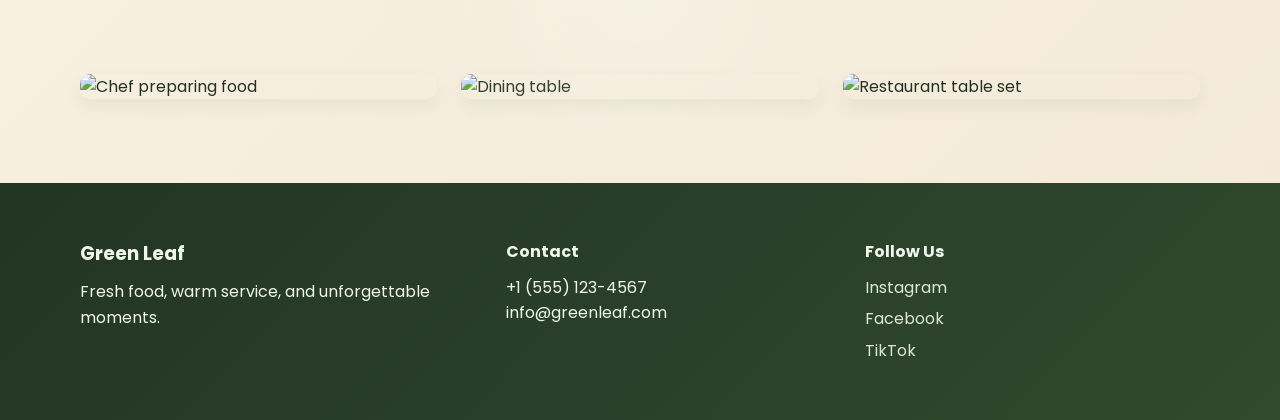
==== commit f9112c09: "modified project" ====
--- a/about.html
+++ b/about.html
@@ -9,7 +9,7 @@
   <link href="https://fonts.googleapis.com/css2?family=Poppins:wght@400;500;600;700&display=swap" rel="stylesheet">
   <link rel="stylesheet" href="styles.css" />
 </head>
-<body>
+<body class="about-page">
   <header class="top-header">
     <div class="container nav-wrap">
       <a href="index.html" class="logo">
@@ -48,30 +48,66 @@
 
     <section class="section">
       <div class="container about-story-grid">
-        <div>
+        <div class="depth-layer">
           <img src="https://images.unsplash.com/photo-1414235077428-338989a2e8c0?auto=format&fit=crop&w=900&q=80" alt="Restaurant interior" />
         </div>
-        <div>
+        <div class="depth-layer story-text">
           <h2 data-i18n="aboutStoryHeading">Our Story</h2>
-          <p data-i18n="aboutStoryText1">Green Leaf Restaurant began with a simple mission: to serve healthy, wholesome meals made from locally sourced ingredients. Today, we continue to deliver quality food in a warm and inviting atmosphere.</p>
-          <p data-i18n="aboutStoryText2">We combine traditional cooking methods with modern presentation to bring fresh flavors to every plate.</p>
+          <p class="lead">Founded on a passion for seasonal ingredients and thoughtful hospitality, Green Leaf brings elevated comfort food to every table. We work with local farmers and suppliers to ensure freshness, sustainability, and exceptional flavor.</p>
+          <p>Our kitchen blends time-honored techniques with contemporary plating, producing dishes that are vibrant, balanced, and made to share. We believe great food brings people together — that's the heart of our approach.</p>
+          <p class="muted">Visit us to experience a relaxed atmosphere, attentive service, and menus that change with the seasons.</p>
         </div>
       </div>
     </section>
 
     <section class="section section-alt">
       <div class="container values-grid">
-        <div class="value-card">
+        <div class="value-card depth-layer">
           <h3 data-i18n="value1Title">Quality Ingredients</h3>
           <p data-i18n="value1Text">Only the freshest vegetables, meats, and spices are selected daily.</p>
         </div>
-        <div class="value-card">
+        <div class="value-card depth-layer">
           <h3 data-i18n="value2Title">Customer Care</h3>
           <p data-i18n="value2Text">We prioritize fast service, clear communication, and memorable dining.</p>
         </div>
-        <div class="value-card">
+        <div class="value-card depth-layer">
           <h3 data-i18n="value3Title">Healthy Dining</h3>
           <p data-i18n="value3Text">Every dish is designed to balance nutrition, taste, and satisfaction.</p>
+        </div>
+      </div>
+    </section>
+
+    <section class="section team-section">
+      <div class="container">
+        <h2 class="section-title">Meet the Team</h2>
+        <div class="team-grid">
+          <div class="team-card">
+            <h4>Chef Anaya Perera</h4>
+            <p class="muted">Executive Chef</p>
+            <ul class="team-qualifications">
+              <li>Le Cordon Bleu diploma</li>
+              <li>15 years of fine dining experience</li>
+              <li>Expert in seasonal and sustainable menu development</li>
+            </ul>
+          </div>
+          <div class="team-card">
+            <h4>Priyan Silva</h4>
+            <p class="muted">General Manager</p>
+            <ul class="team-qualifications">
+              <li>Bachelor’s in Hospitality Management</li>
+              <li>10 years running high-end restaurant operations</li>
+              <li>Specialist in guest service and team leadership</li>
+            </ul>
+          </div>
+          <div class="team-card">
+            <h4>Savitha Jayasuriya</h4>
+            <p class="muted">Beverage Director</p>
+            <ul class="team-qualifications">
+              <li>Certified sommelier</li>
+              <li>Expert in wine pairing and craft cocktails</li>
+              <li>Curates seasonal beverage programs</li>
+            </ul>
+          </div>
         </div>
       </div>
     </section>
--- a/styles.css
+++ b/styles.css
@@ -107,6 +107,54 @@
   transition: opacity 0.7s ease, transform 0.7s ease;
 }
 
+.about-page .about-story-grid,
+.about-page .values-grid {
+  perspective: 1200px;
+}
+
+.about-page .depth-layer {
+  transform-style: preserve-3d;
+  transition: transform 0.35s ease;
+}
+
+.about-page .depth-layer img,
+.about-page .about-story-grid h2,
+.about-page .about-story-grid p,
+.about-page .about-story-grid .value-card {
+  transform: translateZ(0px);
+}
+
+.about-page .depth-layer.depth-active {
+  transform: translateZ(10px) rotateX(0.5deg);
+}
+
+.about-page .depth-layer.depth-active:nth-of-type(2) {
+  transform: translateZ(18px) rotateX(0.65deg);
+}
+
+.about-page .depth-layer.depth-active:nth-of-type(3) {
+  transform: translateZ(26px) rotateX(0.8deg);
+}
+
+.about-page .section {
+  position: relative;
+}
+
+.about-page .section::before {
+  content: '';
+  position: absolute;
+  inset: 0;
+  background: radial-gradient(circle at top center, rgba(255,255,255,0.18), transparent 38%);
+  pointer-events: none;
+  z-index: 0;
+}
+
+.about-page .about-story-grid > *,
+.about-page .values-grid > * {
+  position: relative;
+  z-index: 1;
+}
+
 .reveal.visible {
   opacity: 1;
   transform: translateY(0);
@@ -183,15 +231,31 @@
   justify-content: space-between;
   gap: 18px;
   padding: 16px 0;
-  transition: padding 0.25s ease;
+  transition: padding 0.25s ease, gap 0.25s ease, min-height 0.25s ease;
+  will-change: padding, gap, min-height;
 }
 
 .top-header {
-  transition: background 0.3s ease, border-color 0.3s ease, transform 0.3s ease;
+  transition: background 0.3s ease, border-color 0.3s ease, transform 0.3s ease, box-shadow 0.3s ease;
+  will-change: transform, background, border-color, box-shadow;
+  backface-visibility: hidden;
 }
 
 .top-header.shrink {
   backdrop-filter: blur(18px);
+}
+
+.logo,
+.logo-icon,
+.logo span,
+.header-actions,
+.lang-btn,
+.theme-toggle,
+.btn,
+.menu-toggle,
+.nav-links,
+.nav-links a {
+  transition: transform 0.25s ease, font-size 0.25s ease, padding 0.25s ease, gap 0.25s ease, opacity 0.25s ease;
 }
 
 .top-header.shrink .nav-wrap {
@@ -333,6 +397,132 @@
 body.dark-mode .hero-card {
   background: var(--surface);
   border-color: rgba(79, 112, 91, 0.4);
+}
+
+/* About page refinements */
+.page-hero.small-hero {
+  padding: 48px 0 36px;
+}
+.page-hero .eyebrow {
+  color: var(--primary-dark);
+  font-weight: 600;
+  letter-spacing: 0.06em;
+  margin-bottom: 8px;
+}
+.page-hero h1 {
+  font-size: 1.9rem;
+  margin-top: 6px;
+  color: var(--text);
+}
+
+.lead {
+  font-size: 1.06rem;
+  color: var(--text);
+  margin-bottom: 10px;
+  font-weight: 500;
+}
+.muted {
+  color: var(--muted);
+  font-size: 0.95rem;
+}
+
+.about-story-grid {
+  display: grid;
+  grid-template-columns: 1fr 1fr;
+  gap: 36px;
+  align-items: center;
+}
+.about-story-grid .depth-layer img {
+  border-radius: 16px;
+  box-shadow: var(--shadow);
+  height: 100%;
+  object-fit: cover;
+  max-height: 420px;
+}
+.about-story-grid .story-text h2 {
+  font-size: 1.6rem;
+  margin-bottom: 12px;
+  color: var(--primary-dark);
+}
+
+.values-grid {
+  display: grid;
+  grid-template-columns: repeat(3, 1fr);
+  gap: 20px;
+}
+.value-card {
+  background: var(--surface-2);
+  padding: 22px;
+  border-radius: 12px;
+  border: 1px solid var(--border);
+  box-shadow: 0 8px 28px rgba(36,50,36,0.06);
+}
+.value-card h3 {
+  margin-bottom: 8px;
+  color: var(--primary-dark);
+}
+
+.team-section .section-title {
+  margin-bottom: 18px;
+  color: var(--primary-dark);
+  font-size: 1.4rem;
+}
+.team-grid {
+  display: grid;
+  grid-template-columns: repeat(3, 1fr);
+  gap: 18px;
+  align-items: start;
+}
+.team-card {
+  background: var(--surface);
+  border-radius: 12px;
+  padding: 20px;
+  text-align: left;
+  border: 1px solid var(--border);
+}
+.team-card h4 {
+  margin-bottom: 6px;
+  color: var(--text);
+}
+.team-card .muted {
+  margin-bottom: 12px;
+  color: var(--muted);
+}
+.team-qualifications {
+  list-style: disc inside;
+  margin: 0;
+  padding-left: 18px;
+  color: var(--text);
+}
+.team-qualifications li {
+  margin-bottom: 8px;
+}
+
+.gallery-grid {
+  display: grid;
+  grid-template-columns: repeat(3, 1fr);
+  gap: 14px;
+}
+.gallery-grid img {
+  border-radius: 10px;
+  box-shadow: 0 8px 18px rgba(36,50,36,0.06);
+  transition: transform 0.35s ease, box-shadow 0.35s ease;
+}
+.gallery-grid img:hover {
+  transform: translateY(-6px) scale(1.02);
+  box-shadow: 0 18px 40px rgba(36,50,36,0.12);
+}
+
+@media (max-width: 900px) {
+  .about-story-grid,
+  .values-grid,
+  .team-grid,
+  .gallery-grid {
+    grid-template-columns: 1fr;
+  }
+  .about-story-grid .depth-layer img {
+    max-height: 260px;
+  }
 }
 
 body.dark-mode .btn-secondary {
